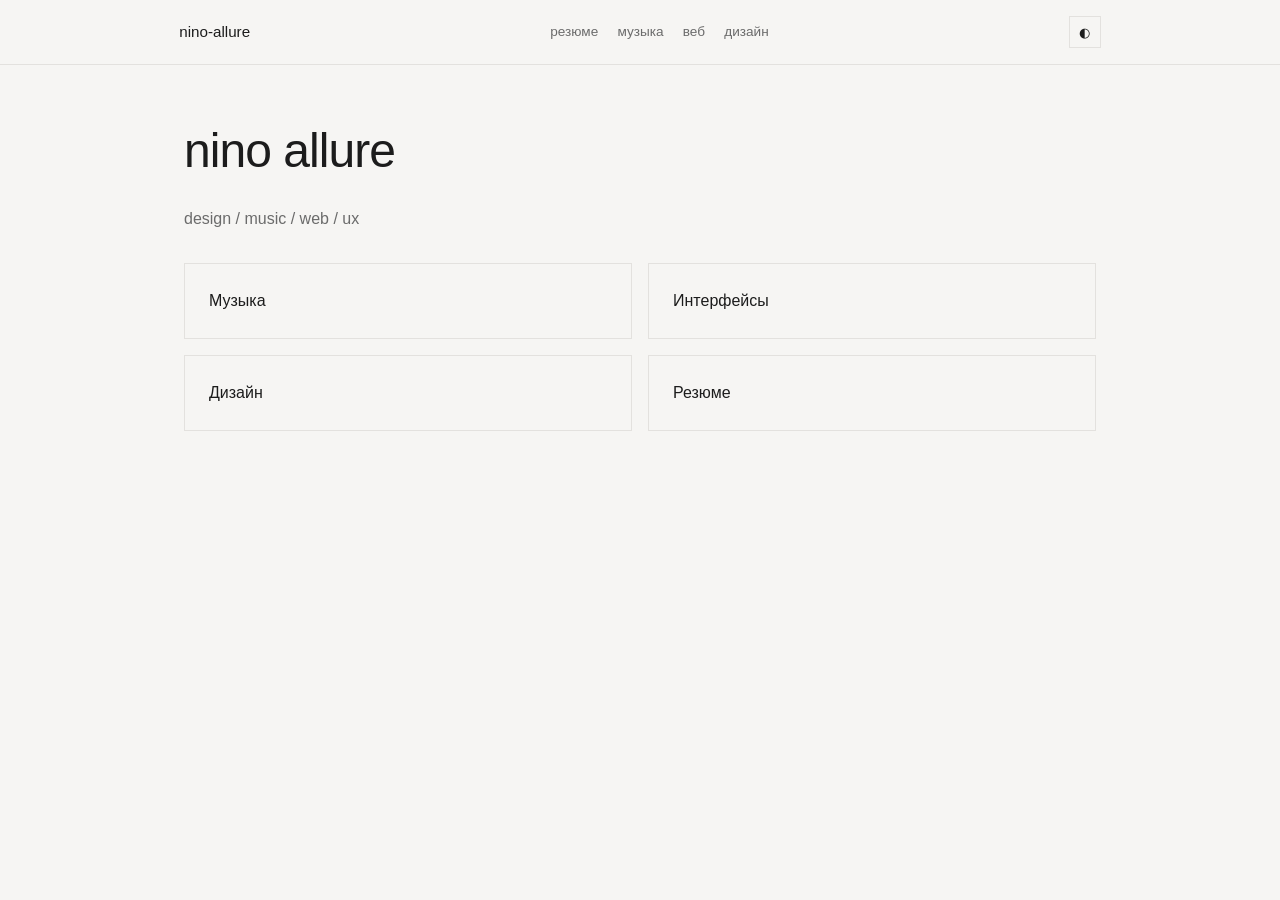
==== index.html @ 2e3ca34b "nav update + new design photo" ====
<!DOCTYPE html>
<html lang="ru">

<head>
    <meta charset="UTF-8">
    <meta name="viewport" content="width=device-width, initial-scale=1">

    <title>Nino Allure — Дизайн, Музыка, Веб</title>

    <meta name="description" content="Портфолио Антона Маркова — дизайн, интерфейсы, веб и электронная музыка.">

    <meta name="robots" content="index, follow">
    <link rel="canonical" href="https://ninoallure.com/">

    <meta property="og:title" content="Nino Allure">
    <meta property="og:description" content="Design / Music / Web">
    <meta property="og:type" content="website">
    <meta property="og:url" content="https://ninoallure.com/">
    <meta property="og:image" content="https://ninoallure.com/img/preview.jpg">

    <link rel="icon" href="favicon.png">

    <link rel="stylesheet" href="styles/base.css">
    <link rel="stylesheet" href="styles/nav.css">
    <link rel="stylesheet" href="styles/index.css">
</head>

<body>

    <nav class="nav">
        <div class="nav-inner">
            <a href="index.html" class="nav-logo">nino-allure</a>
            <div class="nav-links">
                <a href="resume.html">резюме</a>
                <a href="ninoallure.html">музыка</a>
                <a href="uiux.html">веб</a>
                <a href="design.html">дизайн</a>
            </div>
            <button class="theme-toggle" id="themeToggle">◐</button>
        </div>
    </nav>

    <main class="container home">

        <h1>nino allure</h1>
        <p class="subtitle">design / music / web / ux</p>

        <div class="grid">
            <a href="ninoallure.html" class="card">Музыка</a>
            <a href="uiux.html" class="card">Интерфейсы</a>
            <a href="design.html" class="card">Дизайн</a>
            <a href="resume.html" class="card">Резюме</a>
        </div>

    </main>

    <script src="js/theme.js"></script>
    <script src="js/analytics.js"></script>

</body>

</html>
---- styles/base.css ----
:root {
    --bg: #f6f5f3;
    --surface: #ffffff;
    --text: #1c1c1c;
    --text-dim: #6b6b6b;
    --line: #e3e1de;
}

[data-theme="dark"] {
    --bg: #0f0f10;
    --surface: #151516;
    --text: #e7e7e5;
    --text-dim: #8a8a88;
    --line: #232325;
}

* {
    margin: 0;
    padding: 0;
    box-sizing: border-box;
}

body {
    background: var(--bg);
    color: var(--text);

    font-family:
        -apple-system,
        BlinkMacSystemFont,
        "Segoe UI",
        Roboto,
        sans-serif;

    line-height: 1.6;
    font-weight: 300;

    transition: background .4s ease, color .3s ease;
    animation: fade .6s ease;
}

@keyframes fade {
    from {
        opacity: 0;
        transform: translateY(6px);
    }

    to {
        opacity: 1;
        transform: translateY(0);
    }
}

h1 {
    font-size: clamp(2rem, 4vw, 3rem);
    font-weight: 300;
    letter-spacing: -0.02em;
}

h2 {
    font-size: .9rem;
    text-transform: uppercase;
    letter-spacing: .08em;
    color: var(--text-dim);
    margin: 2rem 0 1rem;
}

p {
    color: var(--text-dim);
}

.container {
    max-width: 960px;
    margin: 0 auto;
    padding: 2rem 1.2rem;
}

/* iOS-like interaction */
a,
button {
    transition: transform .15s ease, opacity .15s ease;
}

a:active,
button:active {
    transform: scale(0.96);
    opacity: .7;
}

/* fade blocks */
.fade-in {
    opacity: 0;
    transform: translateY(20px);
    animation: fadeUp .8s ease forwards;
}

@keyframes fadeUp {
    to {
        opacity: 1;
        transform: translateY(0);
    }
}

/* mobile */
@media (min-width: 768px) {
    .container {
        padding: 3rem 1.5rem;
    }
}
---- styles/nav.css ----
.nav {
    position: sticky;
    top: 0;
    z-index: 100;

    background: var(--bg);
    border-bottom: 1px solid var(--line);
}

.nav-inner {
    max-width: 960px;
    margin: 0 auto;
    padding: 1rem 1.2rem;

    display: flex;
    justify-content: space-between;
    align-items: center;
}

.nav-logo {
    text-decoration: none;
    color: var(--text);
    font-size: .95rem;
}

.nav-links {
    display: flex;
    gap: 1.2rem;
}

.nav-links a {
    text-decoration: none;
    font-size: .85rem;
    color: var(--text-dim);
}

.nav-links a:hover {
    color: var(--text);
}

.theme-toggle {
    background: none;
    border: 1px solid var(--line);
    color: var(--text);

    width: 32px;
    height: 32px;

    cursor: pointer;
    transition: all .25s ease;
}

.theme-toggle:hover {
    border-color: var(--text);
}

/* mobile nav */
@media (max-width: 600px) {
    .nav-links {
        gap: .7rem;
        font-size: .75rem;
    }
}
---- styles/index.css ----
.home h1 {
    margin-bottom: 1rem;
}

.subtitle {
    margin-bottom: 2rem;
    max-width: 400px;
}

.grid {
    display: grid;
    gap: 1rem;
}

.card {
    padding: 1.5rem;
    border: 1px solid var(--line);

    text-decoration: none;
    color: var(--text);

    transition: all .25s ease;
}

.card:hover {
    transform: translateY(-4px);
    border-color: #bcbab7;
}

/* desktop */
@media (min-width: 768px) {
    .grid {
        grid-template-columns: repeat(2, 1fr);
    }
}
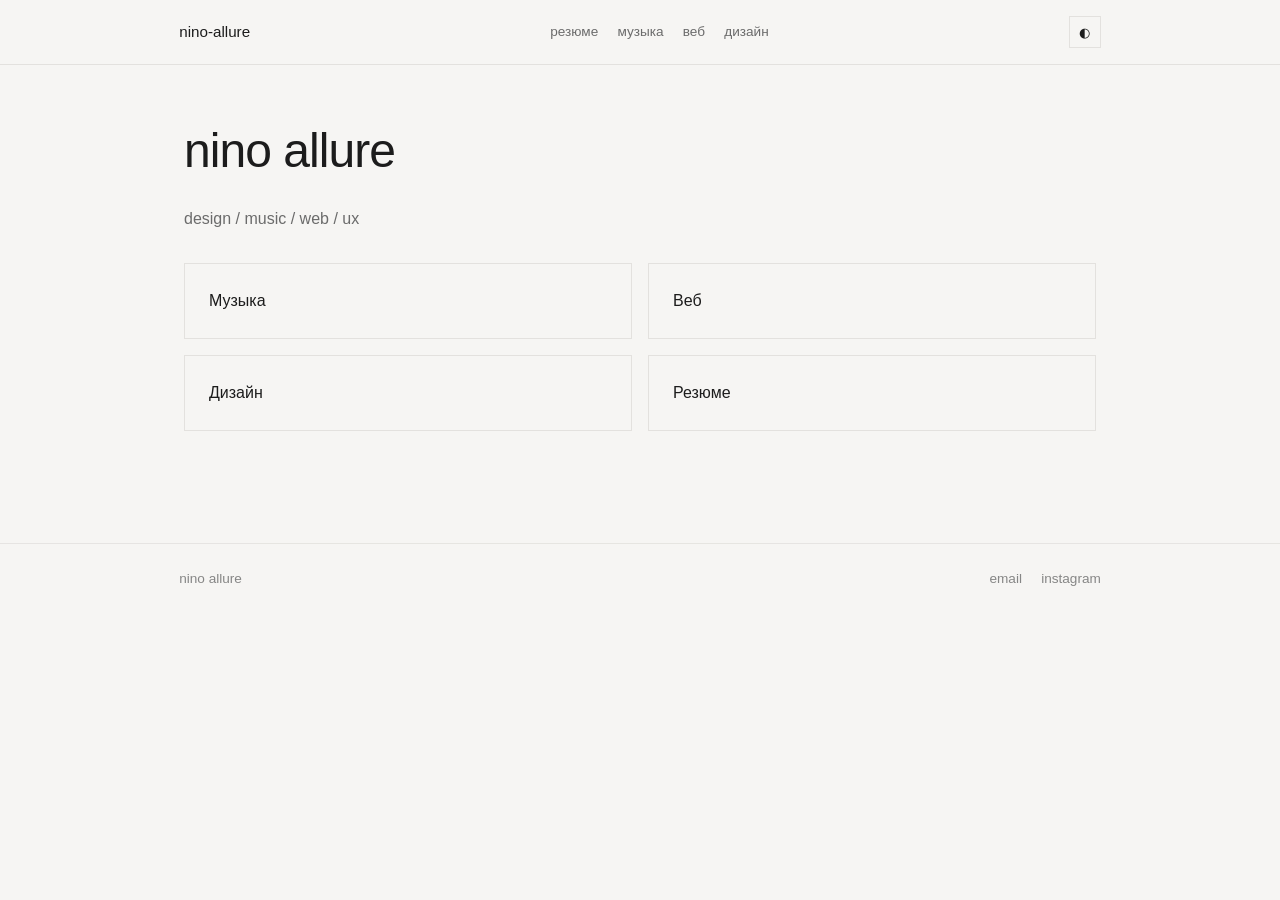
==== commit 969b45e2: "new resume markov" ====
--- a/index.html
+++ b/index.html
@@ -47,12 +47,36 @@
 
         <div class="grid">
             <a href="ninoallure.html" class="card">Музыка</a>
-            <a href="uiux.html" class="card">Интерфейсы</a>
+            <a href="uiux.html" class="card">Веб</a>
             <a href="design.html" class="card">Дизайн</a>
             <a href="resume.html" class="card">Резюме</a>
         </div>
 
     </main>
+
+    <footer class="footer">
+
+        <div class="footer-inner">
+
+            <div class="footer-left">
+                <p class="footer-name">nino allure</p>
+            </div>
+
+            <div class="footer-right">
+
+                <a href="mailto:kxzuy@vk.com" class="footer-link">
+                    email
+                </a>
+
+                <a href="https://www.instagram.com/ninoallure" target="_blank" class="footer-link">
+                    instagram
+                </a>
+
+            </div>
+
+        </div>
+
+    </footer>
 
     <script src="js/theme.js"></script>
     <script src="js/analytics.js"></script>
--- a/styles/base.css
+++ b/styles/base.css
@@ -105,4 +105,63 @@
     .container {
         padding: 3rem 1.5rem;
     }
+}
+
+.footer {
+    margin-top: 4rem;
+    border-top: 1px solid var(--line);
+}
+
+.footer-inner {
+    max-width: 960px;
+    margin: 0 auto;
+
+    padding: 1.5rem 1.2rem;
+
+    display: flex;
+    justify-content: space-between;
+    align-items: center;
+
+    flex-wrap: wrap;
+    gap: 1rem;
+}
+
+.footer-name {
+    font-size: .85rem;
+    color: var(--text-dim);
+}
+
+.footer-right {
+    display: flex;
+    gap: 1.2rem;
+}
+
+.footer-link {
+    text-decoration: none;
+    font-size: .85rem;
+    color: var(--text-dim);
+
+    transition: all .2s ease;
+}
+
+.footer-link:hover {
+    color: var(--text);
+    transform: translateY(-1px);
+}
+
+@media (max-width: 600px) {
+
+    .footer-inner {
+        flex-direction: column;
+        align-items: flex-start;
+    }
+
+}
+
+.footer {
+    opacity: 0.8;
+}
+
+.footer:hover {
+    opacity: 1;
 }
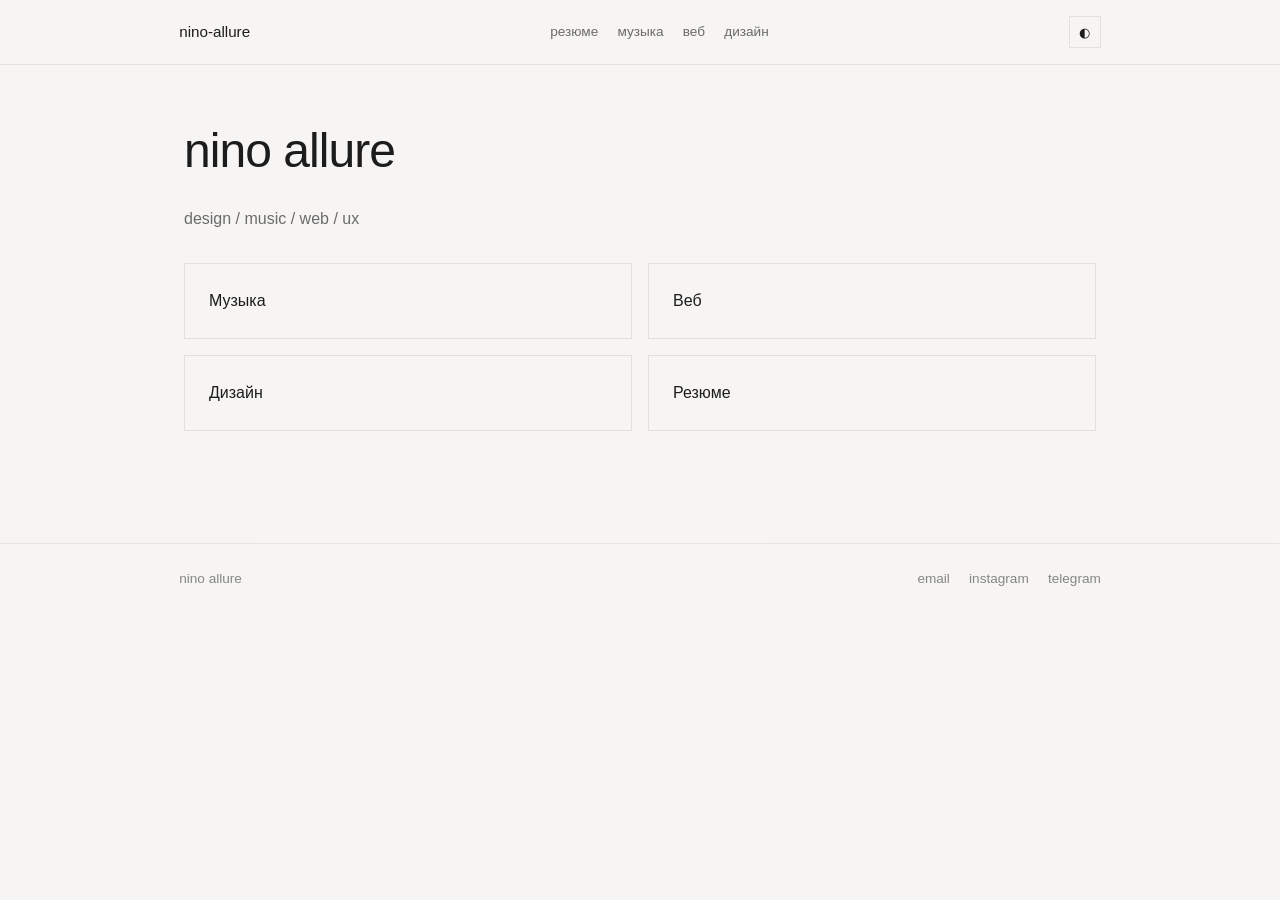
==== commit 92c9271a: "new footer" ====
--- a/index.html
+++ b/index.html
@@ -72,6 +72,9 @@
                     instagram
                 </a>
 
+                <a href="https://t.me/ninoallure" target="_blank" class="footer-link">
+                    telegram
+                </a>
             </div>
 
         </div>
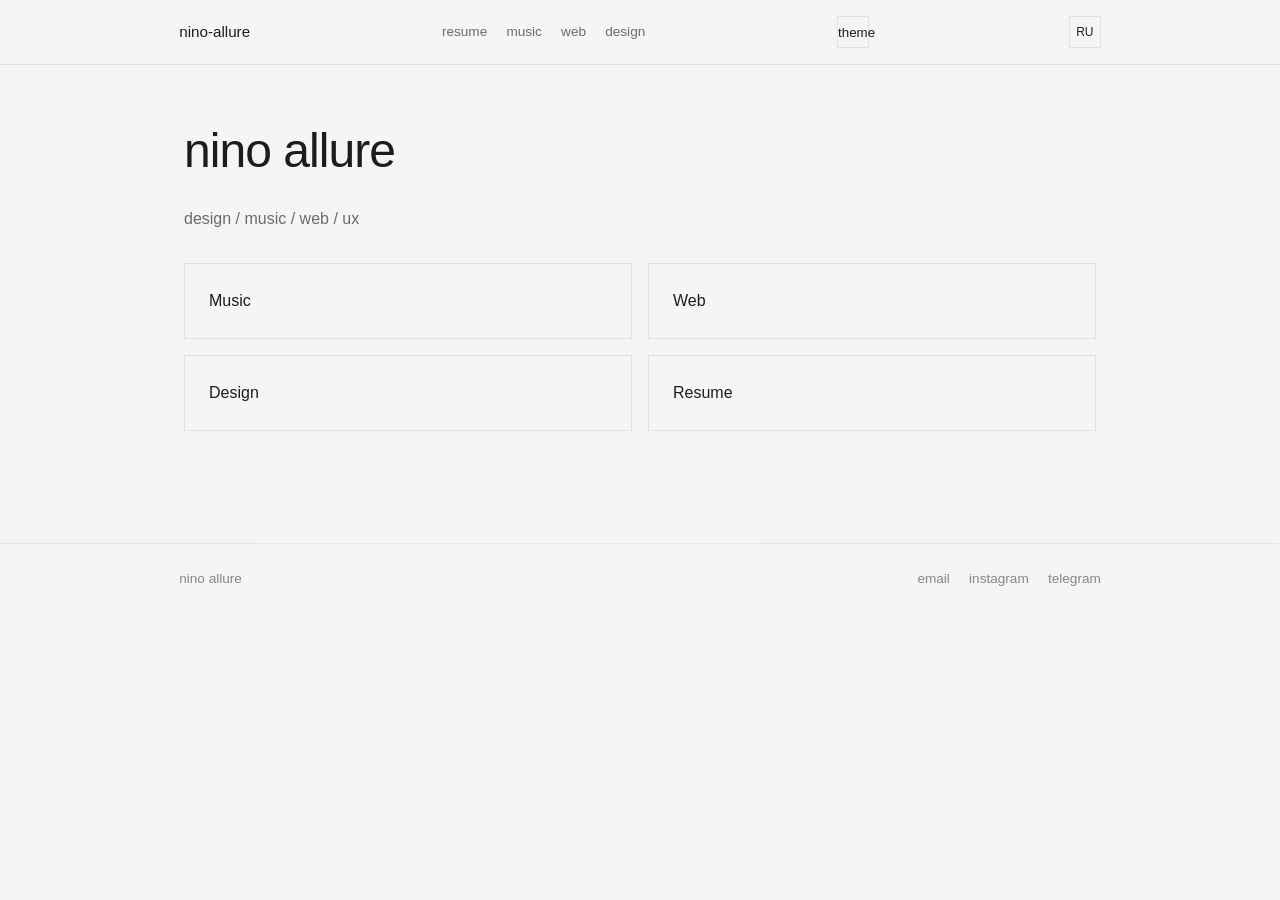
==== commit d44fcfeb: "Add language switching functionality between Russian and English - New js/lang.js file implements in" ====
--- a/index.html
+++ b/index.html
@@ -1,13 +1,13 @@
 <!DOCTYPE html>
-<html lang="ru">
+<html lang="en">
 
 <head>
     <meta charset="UTF-8">
     <meta name="viewport" content="width=device-width, initial-scale=1">
 
-    <title>Nino Allure — Дизайн, Музыка, Веб</title>
+    <title>Nino Allure - Design, Music, Web</title>
 
-    <meta name="description" content="Портфолио Антона Маркова — дизайн, интерфейсы, веб и электронная музыка.">
+    <meta name="description" content="Portfolio of Anton Markov - design, interfaces, web and electronic music.">
 
     <meta name="robots" content="index, follow">
     <link rel="canonical" href="https://ninoallure.com/">
@@ -23,6 +23,8 @@
     <link rel="stylesheet" href="styles/base.css">
     <link rel="stylesheet" href="styles/nav.css">
     <link rel="stylesheet" href="styles/index.css">
+
+    <meta name="yandex-verification" content="715d489b83ed9f4b" />
 </head>
 
 <body>
@@ -31,25 +33,26 @@
         <div class="nav-inner">
             <a href="index.html" class="nav-logo">nino-allure</a>
             <div class="nav-links">
-                <a href="resume.html">резюме</a>
-                <a href="ninoallure.html">музыка</a>
-                <a href="uiux.html">веб</a>
-                <a href="design.html">дизайн</a>
+                <a href="resume.html" data-i18n="nav-resume">resume</a>
+                <a href="ninoallure.html" data-i18n="nav-music">music</a>
+                <a href="uiux.html" data-i18n="nav-web">web</a>
+                <a href="design.html" data-i18n="nav-design">design</a>
             </div>
-            <button class="theme-toggle" id="themeToggle">◐</button>
+            <button class="theme-toggle" id="themeToggle" data-i18n="theme-btn">theme</button>
+            <button class="theme-toggle" id="langToggle">RU</button>
         </div>
     </nav>
 
     <main class="container home">
 
-        <h1>nino allure</h1>
-        <p class="subtitle">design / music / web / ux</p>
+        <h1 data-i18n="home-title">nino allure</h1>
+        <p class="subtitle" data-i18n="home-subtitle">design / music / web / ux</p>
 
         <div class="grid">
-            <a href="ninoallure.html" class="card">Музыка</a>
-            <a href="uiux.html" class="card">Веб</a>
-            <a href="design.html" class="card">Дизайн</a>
-            <a href="resume.html" class="card">Резюме</a>
+            <a href="ninoallure.html" class="card" data-i18n="home-music">Music</a>
+            <a href="uiux.html" class="card" data-i18n="home-web">Web</a>
+            <a href="design.html" class="card" data-i18n="home-design">Design</a>
+            <a href="resume.html" class="card" data-i18n="home-resume">Resume</a>
         </div>
 
     </main>
@@ -81,7 +84,10 @@
 
     </footer>
 
+    <script src="js/scroll.js"></script>
+    <script src="js/transitions.js"></script>
     <script src="js/theme.js"></script>
+    <script src="js/lang.js"></script>
     <script src="js/analytics.js"></script>
 
 </body>
--- a/styles/base.css
+++ b/styles/base.css
@@ -164,4 +164,73 @@
 
 .footer:hover {
     opacity: 1;
-}+}
+
+body {
+    opacity: 0;
+    animation: pageIn .6s ease forwards;
+}
+
+@keyframes pageIn {
+    to {
+        opacity: 1;
+    }
+}
+
+.page-out {
+    animation: pageOut .4s ease forwards;
+}
+
+@keyframes pageOut {
+    to {
+        opacity: 0;
+        transform: translateY(10px);
+    }
+}
+
+@keyframes noiseMove {
+    0% { transform: translate(0,0); }
+    25% { transform: translate(-2%, 1%); }
+    50% { transform: translate(1%, -2%); }
+    75% { transform: translate(-1%, 2%); }
+    100% { transform: translate(0,0); }
+}
+.ui-card,
+.project-card,
+.design-card {
+    transition: transform .25s ease, opacity .25s ease;
+}
+
+.ui-card:hover,
+.project-card:hover,
+.design-card:hover {
+    transform: translateY(-6px);
+}
+.fade-in {
+    opacity: 0;
+    transform: translateY(20px);
+}
+
+.fade-in.show {
+    opacity: 1;
+    transform: translateY(0);
+    transition: all .7s ease;
+}
+img {
+    will-change: transform;
+}
+[data-theme="dark"] .noise {
+    opacity: 0.06;
+}
+
+body {
+    scroll-behavior: smooth;
+}
+
+::-webkit-scrollbar {
+    width: 6px;
+}
+
+::-webkit-scrollbar-thumb {
+    background: var(--line);
+}   
--- a/styles/nav.css
+++ b/styles/nav.css
@@ -54,10 +54,28 @@
     border-color: var(--text);
 }
 
+/* Language toggle button */
+#langToggle {
+    margin-left: 0.5rem;
+    font-size: 0.75rem;
+    font-weight: 500;
+}
+
 /* mobile nav */
 @media (max-width: 600px) {
     .nav-links {
         gap: .7rem;
         font-size: .75rem;
     }
+    
+    .nav-inner {
+        flex-wrap: wrap;
+        gap: 0.5rem;
+    }
+    
+    #langToggle {
+        width: auto;
+        padding: 0 8px;
+        font-size: 0.7rem;
+    }
 }
--- a/styles/index.css
+++ b/styles/index.css
@@ -32,4 +32,5 @@
     .grid {
         grid-template-columns: repeat(2, 1fr);
     }
-}+}
+
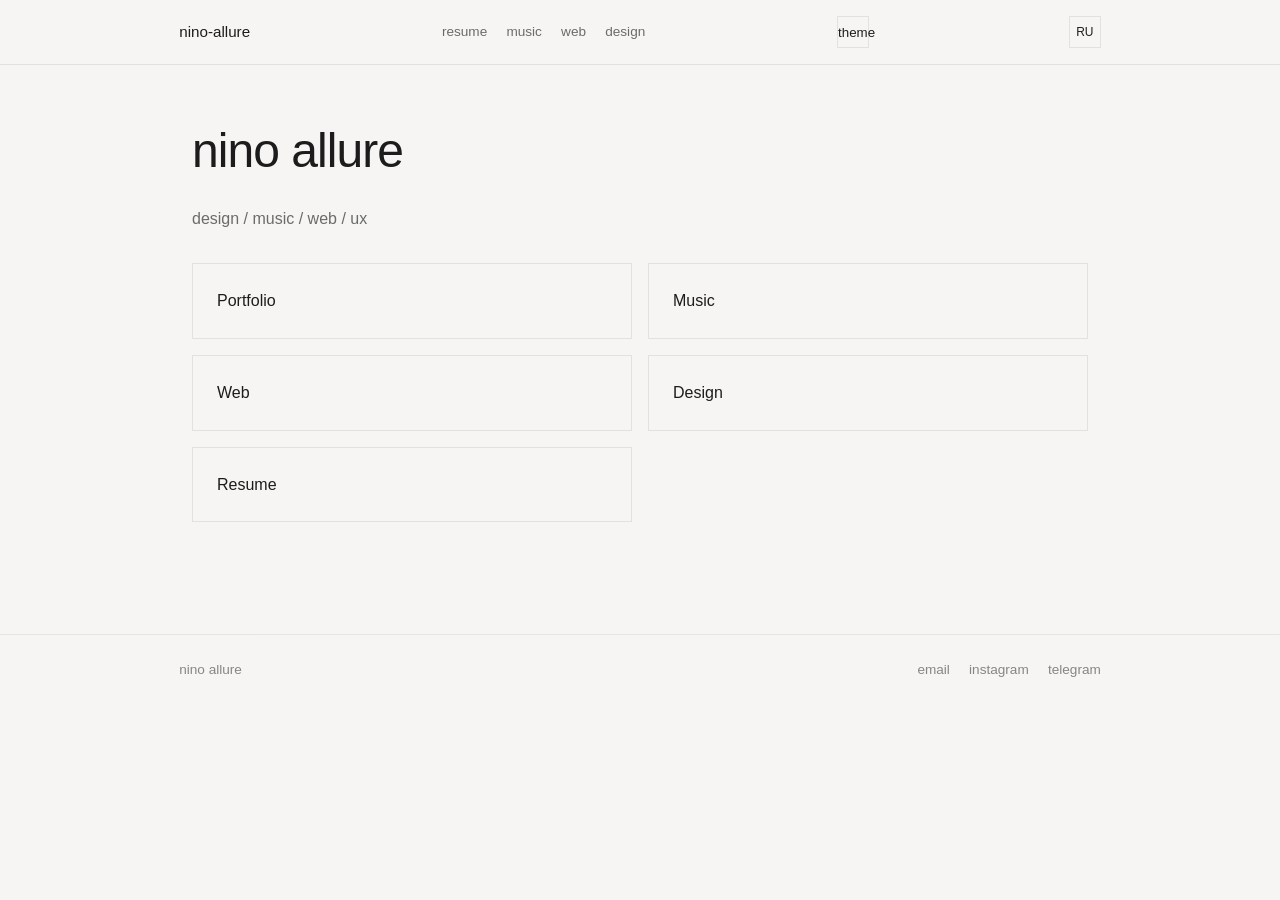
==== commit 3b02bbe3: "Add portfolio page with responsive case studies grid and internationalization support - Create portf" ====
--- a/index.html
+++ b/index.html
@@ -19,6 +19,10 @@
     <meta property="og:image" content="https://ninoallure.com/img/preview.jpg">
 
     <link rel="icon" href="favicon.png">
+
+    <link rel="preconnect" href="https://fonts.googleapis.com">
+    <link rel="dns-prefetch" href="https://www.instagram.com">
+    <link rel="dns-prefetch" href="https://t.me">
 
     <link rel="stylesheet" href="styles/base.css">
     <link rel="stylesheet" href="styles/nav.css">
@@ -49,6 +53,7 @@
         <p class="subtitle" data-i18n="home-subtitle">design / music / web / ux</p>
 
         <div class="grid">
+            <a href="portfolio.html" class="card" data-i18n="home-portfolio">Portfolio</a>
             <a href="ninoallure.html" class="card" data-i18n="home-music">Music</a>
             <a href="uiux.html" class="card" data-i18n="home-web">Web</a>
             <a href="design.html" class="card" data-i18n="home-design">Design</a>
@@ -84,11 +89,11 @@
 
     </footer>
 
-    <script src="js/scroll.js"></script>
-    <script src="js/transitions.js"></script>
-    <script src="js/theme.js"></script>
-    <script src="js/lang.js"></script>
-    <script src="js/analytics.js"></script>
+    <script src="js/scroll.js" defer></script>
+    <script src="js/transitions.js" defer></script>
+    <script src="js/theme.js" defer></script>
+    <script src="js/lang.js" defer></script>
+    <script src="js/analytics.js" defer></script>
 
 </body>
 
--- a/styles/base.css
+++ b/styles/base.css
@@ -68,10 +68,24 @@
     color: var(--text-dim);
 }
 
+/* container */
 .container {
     max-width: 960px;
     margin: 0 auto;
-    padding: 2rem 1.2rem;
+    padding: 1.5rem 1rem;
+}
+
+/* mobile */
+@media (min-width: 768px) {
+    .container {
+        padding: 2rem 1.5rem;
+    }
+}
+
+@media (min-width: 1024px) {
+    .container {
+        padding: 3rem 2rem;
+    }
 }
 
 /* iOS-like interaction */
@@ -100,70 +114,79 @@
     }
 }
 
-/* mobile */
-@media (min-width: 768px) {
-    .container {
-        padding: 3rem 1.5rem;
-    }
+/* mobile improvements */
+@media (max-width: 768px) {
+    h1 {
+        font-size: 1.8rem;
+    }
+
+    .subtitle {
+        font-size: 0.9rem;
+    }
+}
+
+.footer-inner {
+    max-width: 960px;
+    margin: 0 auto;
+
+    padding: 1.5rem 1.2rem;
+
+    display: flex;
+    justify-content: space-between;
+    align-items: center;
+
+    flex-wrap: wrap;
+    gap: 1rem;
+}
+
+.footer-name {
+    font-size: .85rem;
+    color: var(--text-dim);
+}
+
+.footer-right {
+    display: flex;
+    gap: 1.2rem;
+}
+
+.footer-link {
+    text-decoration: none;
+    font-size: .85rem;
+    color: var(--text-dim);
+
+    transition: all .2s ease;
+}
+
+.footer-link:hover {
+    color: var(--text);
+    transform: translateY(-1px);
 }
 
 .footer {
     margin-top: 4rem;
     border-top: 1px solid var(--line);
-}
-
-.footer-inner {
-    max-width: 960px;
-    margin: 0 auto;
-
-    padding: 1.5rem 1.2rem;
-
-    display: flex;
-    justify-content: space-between;
-    align-items: center;
-
-    flex-wrap: wrap;
-    gap: 1rem;
-}
-
-.footer-name {
-    font-size: .85rem;
-    color: var(--text-dim);
-}
-
-.footer-right {
-    display: flex;
-    gap: 1.2rem;
-}
-
-.footer-link {
-    text-decoration: none;
-    font-size: .85rem;
-    color: var(--text-dim);
-
-    transition: all .2s ease;
-}
-
-.footer-link:hover {
-    color: var(--text);
-    transform: translateY(-1px);
-}
-
-@media (max-width: 600px) {
-
+    opacity: 0.8;
+}
+
+.footer:hover {
+    opacity: 1;
+}
+
+@media (max-width: 768px) {
     .footer-inner {
         flex-direction: column;
         align-items: flex-start;
-    }
-
-}
-
-.footer {
-    opacity: 0.8;
-}
-
-.footer:hover {
-    opacity: 1;
+        padding: 1.2rem 1rem;
+    }
+
+    .footer-right {
+        gap: 1rem;
+        flex-wrap: wrap;
+    }
+
+    .footer-link {
+        font-size: 0.8rem;
+    }
 }
 
 body {
@@ -217,14 +240,28 @@
     transition: all .7s ease;
 }
 img {
-    will-change: transform;
-}
+    max-width: 100%;
+    height: auto;
+    display: block;
+}
+
 [data-theme="dark"] .noise {
     opacity: 0.06;
 }
 
 body {
     scroll-behavior: smooth;
+}
+
+/* optimize rendering */
+* {
+    -webkit-font-smoothing: antialiased;
+    -moz-osx-font-smoothing: grayscale;
+}
+
+/* lazy load placeholder */
+img[loading="lazy"] {
+    background: var(--line);
 }
 
 ::-webkit-scrollbar {
--- a/styles/nav.css
+++ b/styles/nav.css
@@ -61,21 +61,27 @@
     font-weight: 500;
 }
 
-/* mobile nav */
-@media (max-width: 600px) {
+/* mobile nav improvements */
+@media (max-width: 768px) {
     .nav-links {
-        gap: .7rem;
+        gap: .5rem;
         font-size: .75rem;
     }
     
     .nav-inner {
         flex-wrap: wrap;
         gap: 0.5rem;
+        padding: 0.8rem 1rem;
     }
-    
+
     #langToggle {
         width: auto;
         padding: 0 8px;
         font-size: 0.7rem;
     }
+
+    .theme-toggle {
+        width: 28px;
+        height: 28px;
+    }
 }
--- a/styles/index.css
+++ b/styles/index.css
@@ -10,15 +10,14 @@
 .grid {
     display: grid;
     gap: 1rem;
+    grid-template-columns: 1fr;
 }
 
 .card {
     padding: 1.5rem;
     border: 1px solid var(--line);
-
     text-decoration: none;
     color: var(--text);
-
     transition: all .25s ease;
 }
 
@@ -34,3 +33,19 @@
     }
 }
 
+@media (min-width: 1024px) {
+    .grid {
+        grid-template-columns: repeat(2, 1fr);
+    }
+}
+
+/* mobile improvements */
+@media (max-width: 767px) {
+    .grid {
+        gap: 0.8rem;
+    }
+
+    .card {
+        padding: 1.2rem;
+    }
+}
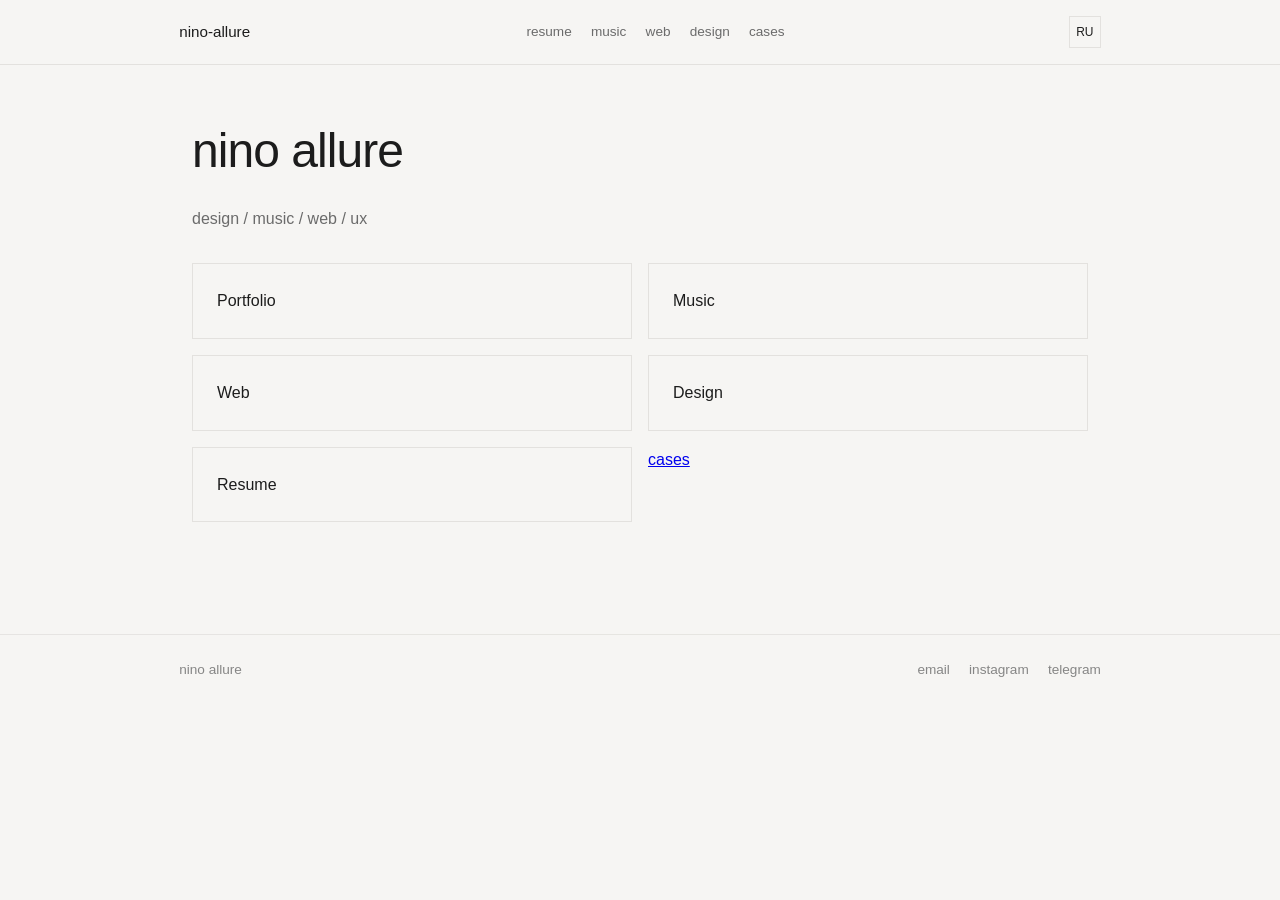
==== commit 4bf98321: "Fixed" ====
--- a/index.html
+++ b/index.html
@@ -41,8 +41,8 @@
                 <a href="ninoallure.html" data-i18n="nav-music">music</a>
                 <a href="uiux.html" data-i18n="nav-web">web</a>
                 <a href="design.html" data-i18n="nav-design">design</a>
+                <a href="cases.html" data-i18n="nav-cases">cases</a>
             </div>
-            <button class="theme-toggle" id="themeToggle" data-i18n="theme-btn">theme</button>
             <button class="theme-toggle" id="langToggle">RU</button>
         </div>
     </nav>
@@ -58,6 +58,7 @@
             <a href="uiux.html" class="card" data-i18n="home-web">Web</a>
             <a href="design.html" class="card" data-i18n="home-design">Design</a>
             <a href="resume.html" class="card" data-i18n="home-resume">Resume</a>
+            <a href="cases.html" data-i18n="nav-cases">cases</a>
         </div>
 
     </main>
--- a/styles/base.css
+++ b/styles/base.css
@@ -270,4 +270,4 @@
 
 ::-webkit-scrollbar-thumb {
     background: var(--line);
-}   +}   
